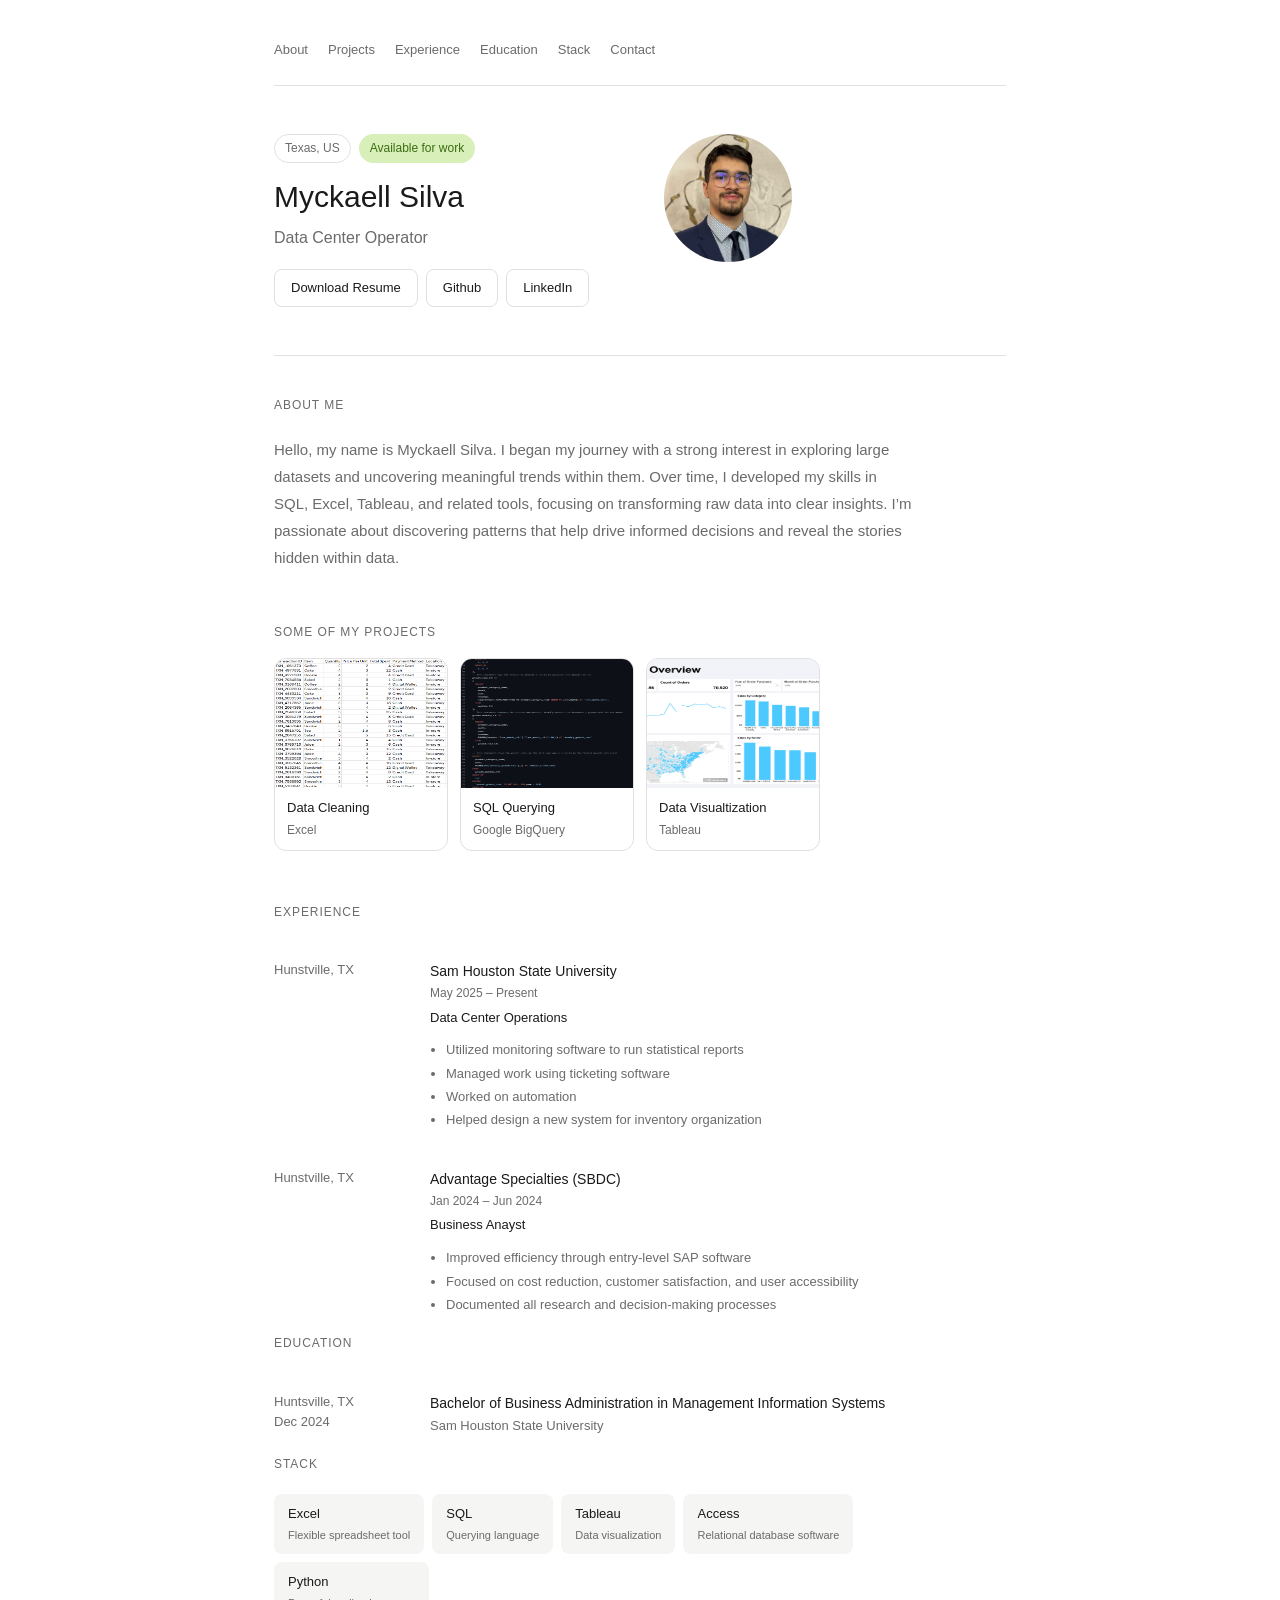
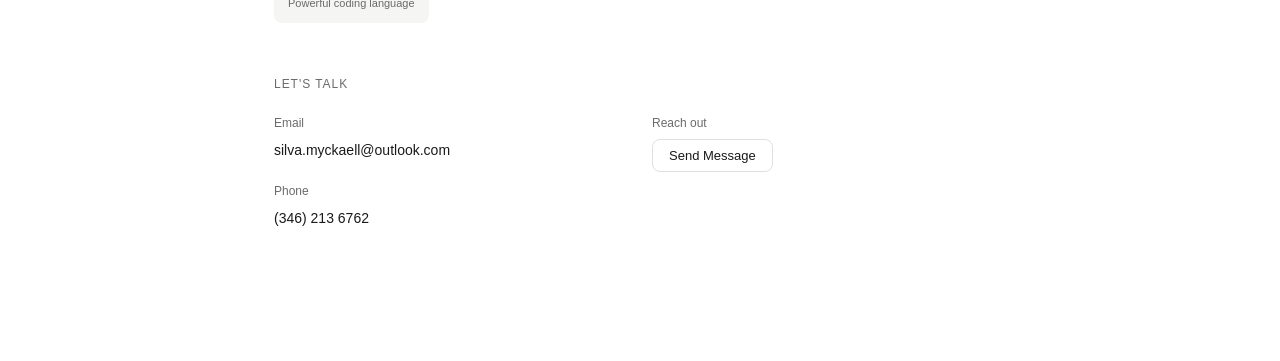
==== index.html @ 7896ad48 "got rid of download attribute" ====
<!DOCTYPE html>
<html lang="en">
<head>
  <meta charset="UTF-8">
  <meta name="viewport" content="width=device-width, initial-scale=1.0">
  <title>Myckaell Silva</title>
  <link rel="stylesheet" href="style.css">
</head>
<body>

<nav>
  <a href="#about">About</a>
  <a href="#work">Projects</a>
  <a href="#experience">Experience</a>
  <a href="#education">Education</a>
  <a href="#stack">Stack</a>
  <a href="#contact">Contact</a>
</nav>

<!-- Hero -->
<div class="hero" id="intro">
  <div>
    <div class="tags">
      <span class="tag">Texas, US</span>
      <span class="tag available">Available for work</span>
    </div>
    <h1>Myckaell Silva</h1>
    <p class="subtitle">Data Center Operator</p>
    <div class="hero-actions">
      <a href="..MyckaellS_Resume.pdf" class="btn" target="_blank" rel="noopener noreferrer">Download Resume</a>
      <a href="https://github.com/MyckaellS" class="btn" target="_blank" rel="noopener noreferrer">Github</a>
      <a href="https://www.linkedin.com/in/myckaell-silva/" class="btn" target="_blank" rel="noopener noreferrer">LinkedIn</a>
    </div>
  </div>
  <div class="avatar"><img src=../images/ProfessionalPhoto.jpg style="width:128px;height:128px" class="avatar" alt="MS"></div>
</div>

<hr>

<!-- About -->
<section id="about">
  <p class="section-label">About me</p>
  <p class="about-text">Hello, my name is Myckaell Silva. I began my journey with a strong interest in exploring large datasets and uncovering meaningful trends within them. Over time, I developed my skills in SQL, Excel, Tableau, and related tools, focusing on transforming raw data into clear insights. I’m passionate about discovering patterns that help drive informed decisions and reveal the stories hidden within data.</p>
</section>

<!-- Work -->
<section id="work">
  <div class="section-header">
    <p class="section-label" style="margin-bottom:0;">Some of my projects</p>
  </div>
  <div class="proj-grid">
    <a href="https://github.com/MyckaellS/Cafe-Sales-Cleanup" class="proj-card" target="_blank" rel="noopener noreferrer">
      <img src=../images/data_clean.png class="proj-thumb" alt="data cleaning">
      <div class="proj-info"><p class="proj-name">Data Cleaning</p><p class="proj-type">Excel</p></div>
    </a>
    <a href="https://github.com/MyckaellS/Olist-Exploratory-Analysis/tree/main" class="proj-card" target="_blank" rel="noopener noreferrer">
      <img src=../images/sql_query.png class="proj-thumb" alt="sql querying">
      <div class="proj-info"><p class="proj-name">SQL Querying</p><p class="proj-type">Google BigQuery</p></div>
    </a>
    <a href="https://github.com/MyckaellS/Sales-Overview-Dashboard" class="proj-card" target="_blank" rel="noopener noreferrer">
      <img src=../images/dashboard.png class="proj-thumb" alt="data visualization">
      <div class="proj-info"><p class="proj-name">Data Visualtization</p><p class="proj-type">Tableau</p></div>
    </a>
  </div>
</section>

<!-- Experience -->
<section id="experience">
  <p class="section-label">Experience</p>

  <div class="exp-item">
    <div class="exp-meta">Hunstville, TX</div>
    <div>
      <p class="exp-company">Sam Houston State University</p>
      <p class="exp-period">May 2025 – Present</p>
      <p class="exp-role">Data Center Operations</p>
      <ul class="exp-bullets">
        <li>Utilized monitoring software to run statistical reports</li>
        <li>Managed work using ticketing software</li>
        <li>Worked on automation</li>
        <li>Helped design a new system for inventory organization</li>
      </ul>
    </div>
  </div>

   <div class="exp-item">
    <div class="exp-meta">Hunstville, TX</div>
    <div>
      <p class="exp-company">Advantage Specialties (SBDC)</p>
      <p class="exp-period">Jan 2024 – Jun 2024</p>
      <p class="exp-role">Business Anayst</p>
      <ul class="exp-bullets">
        <li>Improved efficiency through entry-level SAP software</li>
        <li>Focused on cost reduction, customer satisfaction, and user accessibility</li>
        <li>Documented all research and decision-making processes </li>
      </ul>
    </div>
  </div>

<!-- Education -->
<section id="education">
  <p class="section-label">Education</p>

  <div class="edu-item">
    <div class="edu-meta">Huntsville, TX<br>Dec 2024</div>
    <div>
      <p class="edu-degree">Bachelor of Business Administration in Management Information Systems</p>
      <p class="edu-school">Sam Houston State University</p>
    </div>
  </div>

<!-- Certifications-->
  <!-- <p class="section-label" style="margin-top:28px;">Certifications</p>
  <div class="cert-grid">
    <div class="cert-card">
      <div><p class="cert-title">Certified Web Developer (CWD)</p><p class="cert-issuer">International Web Association, 2021</p></div>
      <a href="https://www.coursera.org/" class="cert-link" target="_blank">View</a>
    </div>
    <div class="cert-card">
      <div><p class="cert-title">UX Design Certification</p><p class="cert-issuer">Nielsen Norman Group, 2018</p></div>
      <a href="https://www.coursera.org/" class="cert-link" target="_blank">View</a>
    </div>
    <div class="cert-card">
      <div><p class="cert-title">Advanced HTML5 and CSS3 Specialist</p><p class="cert-issuer">W3Schools, 2016</p></div>
      <a href="https://www.coursera.org/" class="cert-link" target="_blank">View</a>
    </div>
    <div class="cert-card">
      <div><p class="cert-title">Google Analytics (GAIQ)</p><p class="cert-issuer">Google, 2015</p></div>
      <a href="https://www.coursera.org/" class="cert-link" target="_blank">View</a>
    </div>
  </div>
</section> -->

<!-- Stack -->
<section id="stack">
  <p class="section-label">Stack</p>
  <div class="stack-grid">
    <div class="stack-item">Excel<span>Flexible spreadsheet tool</span></div>
    <div class="stack-item">SQL<span>Querying language</span></div>
    <div class="stack-item">Tableau<span>Data visualization</span></div>
    <div class="stack-item">Access<span>Relational database software</span></div>
    <div class="stack-item">Python<span>Powerful coding language</span></div>
  </div>
</section>

<!-- Awards -->
<!-- <section>
  <p class="section-label">Awards</p>
  <div class="award-item">
    <div><p class="award-name">Site of the day</p><p class="award-org">Awwwards, 2023</p></div>
    <a href="https://www.awwwards.com/" class="cert-link" target="_blank">Visit</a>
  </div>
  <div class="award-item">
    <div><p class="award-name">Site of the month</p><p class="award-org">Awwwards, 2020</p></div>
    <a href="https://www.awwwards.com/" class="cert-link" target="_blank">Visit</a>
  </div>
  <div class="award-item">
    <div><p class="award-name">Website of the day</p><p class="award-org">CSS Design Awards, 2018</p></div>
    <a href="https://www.cssdesignawards.com/" class="cert-link" target="_blank">Visit</a>
  </div>
  <div class="award-item">
    <div><p class="award-name">Site of the day</p><p class="award-org">FWA, 2016</p></div>
    <a href="https://thefwa.com/" class="cert-link" target="_blank">Visit</a>
  </div>
</section> -->

<!-- Recommendations -->
<!-- <section>
  <p class="section-label">Recommendations</p>
  <div class="rec-card">
    <p class="rec-name">Jane Smith</p>
    <p class="rec-role">Chief Marketing Officer at Digital Innovations Agency</p>
    <p class="rec-quote">"Sam's design expertise and innovative approach have been pivotal to our agency's success. His ability to blend creativity with functionality is unmatched, and he consistently delivers projects that exceed client expectations."</p>
  </div>
  <div class="rec-card">
    <p class="rec-name">Michael Brown</p>
    <p class="rec-role">Founder of Creative Solutions Studio</p>
    <p class="rec-quote">"Sam is an exceptional web designer with a keen eye for detail and a deep understanding of user experience. His designs are not only visually stunning but also highly functional."</p>
  </div>
  <div class="rec-card">
    <p class="rec-name">Lisa Turner</p>
    <p class="rec-role">Senior Developer at TechWave LLC</p>
    <p class="rec-quote">"Working with Sam was a pleasure. His collaborative spirit and technical skills made our projects run smoothly and efficiently. Sam's designs always struck the perfect balance between aesthetics and usability."</p>
  </div>
</section> -->

<!-- Blog -->
<!-- <section id="blog">
  <div class="section-header">
    <p class="section-label" style="margin-bottom:0;">Articles & publications</p>
    <a href="#" class="view-all">View all posts →</a>
  </div>
  <div class="blog-grid">
    <a href="#" class="blog-card">
      <div class="blog-thumb"></div>
      <div class="blog-body">
        <p class="blog-source">Web Design Journal · May 15, 2024</p>
        <p class="blog-title">The Future of Web Design: Trends to Watch in 2024</p>
      </div>
    </a>
    <a href="#" class="blog-card">
      <div class="blog-thumb"></div>
      <div class="blog-body">
        <p class="blog-source">Modern Web Magazine · May 11, 2024</p>
        <p class="blog-title">Responsive Design Best Practices</p>
      </div>
    </a>
    <a href="#" class="blog-card">
      <div class="blog-thumb"></div>
      <div class="blog-body">
        <p class="blog-source">Modern Web Magazine · May 10, 2024</p>
        <p class="blog-title">The Art of Minimalist Web Design</p>
      </div>
    </a>
  </div>
</section> -->

<!-- Contact -->
<section id="contact">
  <p class="section-label">Let's talk</p>
  <div class="contact-grid">
    <div>
      <p class="contact-label">Email</p>
      <p class="contact-value">silva.myckaell@outlook.com</p>
      <p class="contact-label">Phone</p>
      <p class="contact-value">(346) 213 6762</p>
    </div>
    <div>
      <p class="contact-label">Reach out</p>
      <button class="btn" onclick="window.location.href='mailto:silva.myckaell@outlook.com'">Send Message</button>
    </div>
  </div>
</section>



</body>
</html>
---- style.css ----
*, *::before, *::after { box-sizing: border-box; margin: 0; padding: 0; }

:root {
  --bg: #ffffff;
  --bg-secondary: #f5f5f3;
  --text: #1a1a1a;
  --text-secondary: #6b6b6b;
  --border: rgba(0,0,0,0.12);
  --border-hover: rgba(0,0,0,0.25);
  --radius-md: 8px;
  --radius-lg: 12px;
}

@media (prefers-color-scheme: dark) {
  :root {
    --bg: #1a1a1a;
    --bg-secondary: #242424;
    --text: #f0f0f0;
    --text-secondary: #999;
    --border: rgba(255,255,255,0.12);
    --border-hover: rgba(255,255,255,0.28);
  }
}

body {
  font-family: -apple-system, BlinkMacSystemFont, 'Segoe UI', Roboto, sans-serif;
  background: var(--bg);
  color: var(--text);
  font-size: 15px;
  line-height: 1.6;
  max-width: 780px;
  margin: 0 auto;
  padding: 40px 24px 60px;
}

/* Nav */
nav {
  display: flex;
  gap: 20px;
  flex-wrap: wrap;
  padding-bottom: 24px;
  border-bottom: 0.5px solid var(--border);
  margin-bottom: 48px;
}
nav a {
  font-size: 13px;
  color: var(--text-secondary);
  text-decoration: none;
}
nav a:hover { color: var(--text); }

/* Hero */
.hero {
  display: grid;
  grid-template-columns: .5fr .4fr ;
  gap: 48px;
  align-items: start;
  margin-bottom: 48px;
}
.avatar {
  width: 128px; height: 128px;
  border-radius: 50%;
  background: var(--bg-secondary);
  display: flex; align-items: center; justify-content: left;
  color: var(--text-secondary);
}
.tags { display: flex; gap: 8px; flex-wrap: wrap; margin-bottom: 10px; }
.tag {
  display: inline-flex; align-items: center;
  font-size: 12px; padding: 4px 10px;
  border-radius: 99px;
  border: 0.5px solid var(--border);
  color: var(--text-secondary);
}
.tag.available { background: #d8efba; color: #3B6D11; border-color: transparent; }
h1 { font-size: 30px; font-weight: 500; margin-bottom: 4px; }
.subtitle { font-size: 16px; color: var(--text-secondary); margin-bottom: 18px; }
.hero-actions { display: flex; gap: 8px; flex-wrap: wrap; }

/* Buttons */
.btn {
  display: inline-block;
  font-size: 13px; padding: 8px 16px;
  border-radius: var(--radius-md);
  border: 0.5px solid var(--border);
  color: var(--text);
  background: transparent;
  cursor: pointer;
  text-decoration: none;
  font-family: inherit;
}
.btn:hover { background: var(--bg-secondary); }

hr { border: none; border-top: 0.5px solid var(--border); margin: 40px 0; }

/* Sections */
section { margin-bottom: 52px; }
.section-label {
  font-size: 12px;
  color: var(--text-secondary);
  text-transform: uppercase;
  letter-spacing: 0.08em;
  margin-bottom: 20px;
}
.section-header { display: flex; justify-content: space-between; align-items: center; margin-bottom: 16px; }
.view-all { font-size: 13px; color: var(--text-secondary); text-decoration: none; }
.view-all:hover { color: var(--text); }

/* About */
.about-text { font-size: 15px; color: var(--text-secondary); line-height: 1.8; max-width: 640px; }

/* Projects */
.proj-grid { display: grid; grid-template-columns: repeat(auto-fill, minmax(160px, 1fr)); gap: 12px; }
.proj-card {
  border-radius: var(--radius-lg);
  border: 0.5px solid var(--border);
  overflow: hidden;
  text-decoration: none; color: inherit; display: block;
  transition: border-color 0.15s;
}
.proj-card:hover { border-color: var(--border-hover); }
.proj-thumb {
  width: 100%; aspect-ratio: 4/3;
  display: flex; align-items: center; justify-content: center;
  font-size: 28px; font-weight: 500; color: var(--text-secondary);
}
.proj-info { padding: 10px 12px; }
.proj-name { font-size: 13px; font-weight: 500; }
.proj-type { font-size: 12px; color: var(--text-secondary); margin-top: 2px; }

/* Experience */
.exp-item {
  padding: 18px 0;
  display: grid; grid-template-columns: 140px 1fr; gap: 16px;
}
.exp-meta { font-size: 13px; color: var(--text-secondary); }
.exp-company { font-size: 14px; font-weight: 500; margin-bottom: 2px; }
.exp-period { font-size: 12px; color: var(--text-secondary); margin-bottom: 4px; }
.exp-role { font-size: 13px; margin-bottom: 10px; }
.exp-bullets { list-style: disc; padding-left: 16px; font-size: 13px; color: var(--text-secondary); line-height: 1.8; }

/* Education */
.edu-item {
  padding: 18px 0;
  display: grid; grid-template-columns: 140px 1fr; gap: 16px;
}
.edu-meta { font-size: 13px; color: var(--text-secondary); }
.edu-degree { font-size: 14px; font-weight: 500; margin-bottom: 2px; }
.edu-school { font-size: 13px; color: var(--text-secondary); }

/* Certifications */
.cert-grid { display: grid; grid-template-columns: 1fr 1fr; gap: 10px; margin-top: 20px; }
.cert-card {
  background: var(--bg);
  border: 0.5px solid var(--border);
  border-radius: var(--radius-md);
  padding: 12px 14px;
  display: flex; justify-content: space-between; align-items: flex-start; gap: 10px;
}
.cert-title { font-size: 13px; font-weight: 500; margin-bottom: 2px; }
.cert-issuer { font-size: 12px; color: var(--text-secondary); }
.cert-link {
  font-size: 12px; color: var(--text-secondary);
  text-decoration: none;
  border: 0.5px solid var(--border);
  padding: 3px 8px;
  border-radius: var(--radius-md);
  white-space: nowrap;
}
.cert-link:hover { background: var(--bg-secondary); }

/* Stack */
.stack-grid { display: flex; flex-wrap: wrap; gap: 8px; }
.stack-item {
  background: var(--bg-secondary);
  border-radius: var(--radius-md);
  padding: 10px 14px;
  font-size: 13px; font-weight: 500;
  display: flex; flex-direction: column; gap: 2px;
  min-width: 110px;
}
.stack-item span { font-size: 11px; color: var(--text-secondary); font-weight: 400; }

/* Awards */
.award-item {
  padding: 14px 0;
  border-bottom: 0.5px solid var(--border);
  display: flex; justify-content: space-between; align-items: center;
}
.award-name { font-size: 13px; font-weight: 500; margin-bottom: 2px; }
.award-org { font-size: 12px; color: var(--text-secondary); }

/* Recommendations */
.rec-card {
  background: var(--bg-secondary);
  border-radius: var(--radius-md);
  padding: 16px 18px;
  margin-bottom: 10px;
}
.rec-name { font-size: 13px; font-weight: 500; margin-bottom: 2px; }
.rec-role { font-size: 12px; color: var(--text-secondary); margin-bottom: 10px; }
.rec-quote { font-size: 13px; color: var(--text-secondary); line-height: 1.8; font-style: italic; }

/* Blog */
.blog-grid { display: grid; grid-template-columns: 1fr 1fr; gap: 12px; }
.blog-card {
  border: 0.5px solid var(--border);
  border-radius: var(--radius-lg);
  overflow: hidden;
  text-decoration: none; color: inherit; display: block;
  transition: border-color 0.15s;
}
.blog-card:hover { border-color: var(--border-hover); }
.blog-thumb {
  width: 100%; aspect-ratio: 16/9;
  background: var(--bg-secondary);
  display: block;
}
.blog-body { padding: 12px 14px; }
.blog-source { font-size: 11px; color: var(--text-secondary); margin-bottom: 4px; }
.blog-title { font-size: 13px; font-weight: 500; line-height: 1.5; }

/* Contact */
.contact-grid { display: grid; grid-template-columns: 1fr 1fr; gap: 24px; }
.contact-label { font-size: 12px; color: var(--text-secondary); margin-bottom: 6px; }
.contact-value { font-size: 14px; margin-bottom: 20px; }
.social-row { display: flex; gap: 8px; flex-wrap: wrap; }

/* Footer */
footer {
  text-align: center;
  font-size: 12px;
  color: var(--text-secondary);
  padding-top: 24px;
  border-top: 0.5px solid var(--border);
  margin-top: 40px;
}

/* Responsive */
@media (max-width: 540px) {
  .hero { grid-template-columns: 1fr; }
  .avatar { width: 64px; height: 64px; font-size: 20px; }
  .exp-item, .edu-item { grid-template-columns: 1fr; }
  .cert-grid, .blog-grid, .contact-grid { grid-template-columns: 1fr; }
}
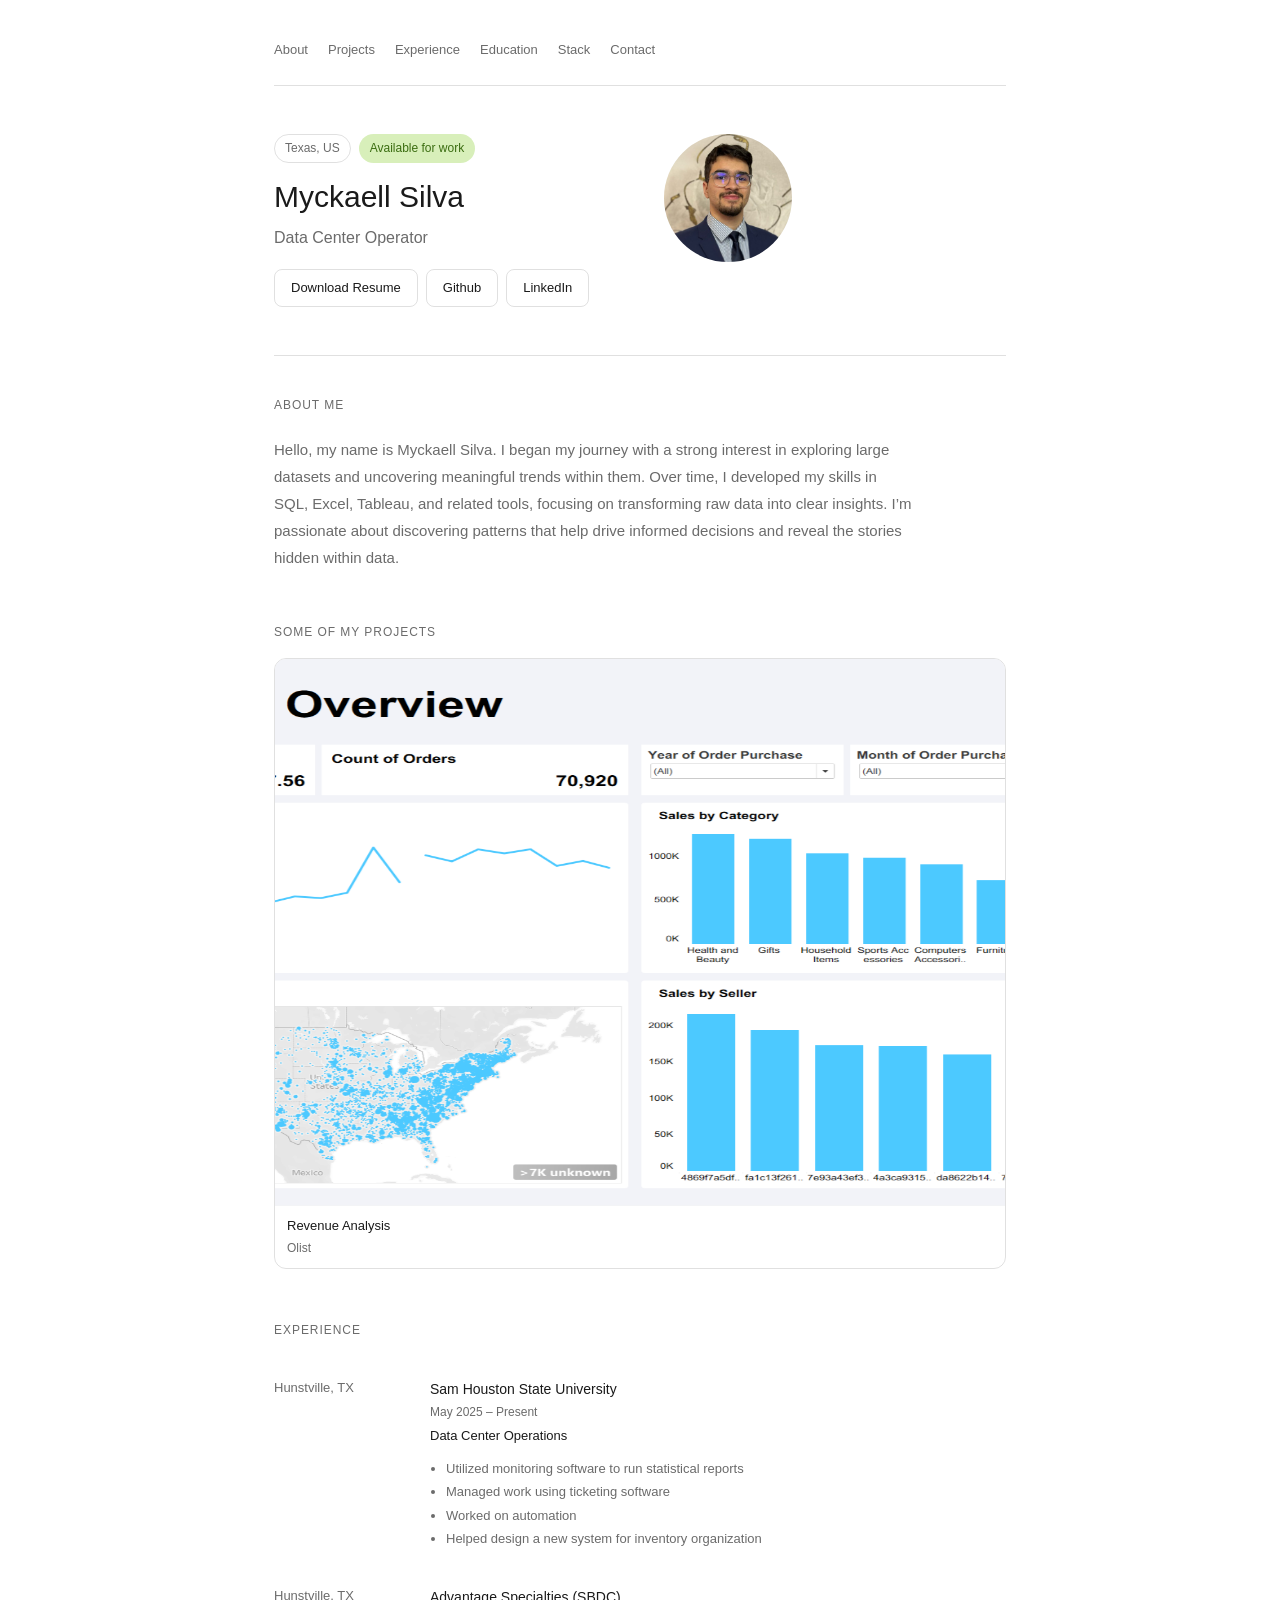
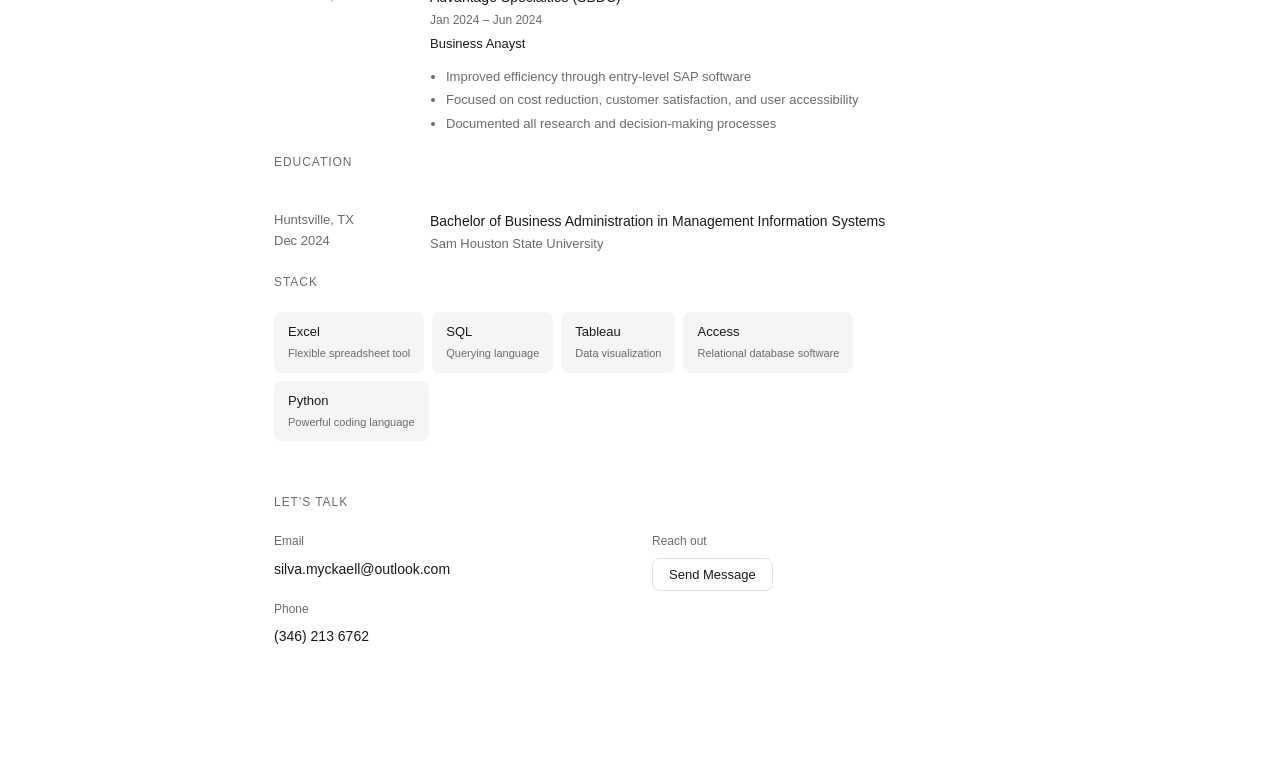
==== commit dc0f568c: "Update index.html" ====
--- a/index.html
+++ b/index.html
@@ -27,7 +27,7 @@
     <h1>Myckaell Silva</h1>
     <p class="subtitle">Data Center Operator</p>
     <div class="hero-actions">
-      <a href="..MyckaellS_Resume.pdf" class="btn" target="_blank" rel="noopener noreferrer">Download Resume</a>
+      <a href="../images/MyckaellS_Resume.pdf" class="btn" target="_blank" rel="noopener noreferrer">Download Resume</a>
       <a href="https://github.com/MyckaellS" class="btn" target="_blank" rel="noopener noreferrer">Github</a>
       <a href="https://www.linkedin.com/in/myckaell-silva/" class="btn" target="_blank" rel="noopener noreferrer">LinkedIn</a>
     </div>
@@ -48,18 +48,9 @@
   <div class="section-header">
     <p class="section-label" style="margin-bottom:0;">Some of my projects</p>
   </div>
-  <div class="proj-grid">
-    <a href="https://github.com/MyckaellS/Cafe-Sales-Cleanup" class="proj-card" target="_blank" rel="noopener noreferrer">
-      <img src=../images/data_clean.png class="proj-thumb" alt="data cleaning">
-      <div class="proj-info"><p class="proj-name">Data Cleaning</p><p class="proj-type">Excel</p></div>
-    </a>
-    <a href="https://github.com/MyckaellS/Olist-Exploratory-Analysis/tree/main" class="proj-card" target="_blank" rel="noopener noreferrer">
-      <img src=../images/sql_query.png class="proj-thumb" alt="sql querying">
-      <div class="proj-info"><p class="proj-name">SQL Querying</p><p class="proj-type">Google BigQuery</p></div>
-    </a>
-    <a href="https://github.com/MyckaellS/Sales-Overview-Dashboard" class="proj-card" target="_blank" rel="noopener noreferrer">
+    <a href="https://github.com/MyckaellS/Portfolio/blob/main/Olist/README.md" class="proj-card" target="_blank" rel="noopener noreferrer">
       <img src=../images/dashboard.png class="proj-thumb" alt="data visualization">
-      <div class="proj-info"><p class="proj-name">Data Visualtization</p><p class="proj-type">Tableau</p></div>
+      <div class="proj-info"><p class="proj-name">Revenue Analysis</p><p class="proj-type">Olist</p></div>
     </a>
   </div>
 </section>
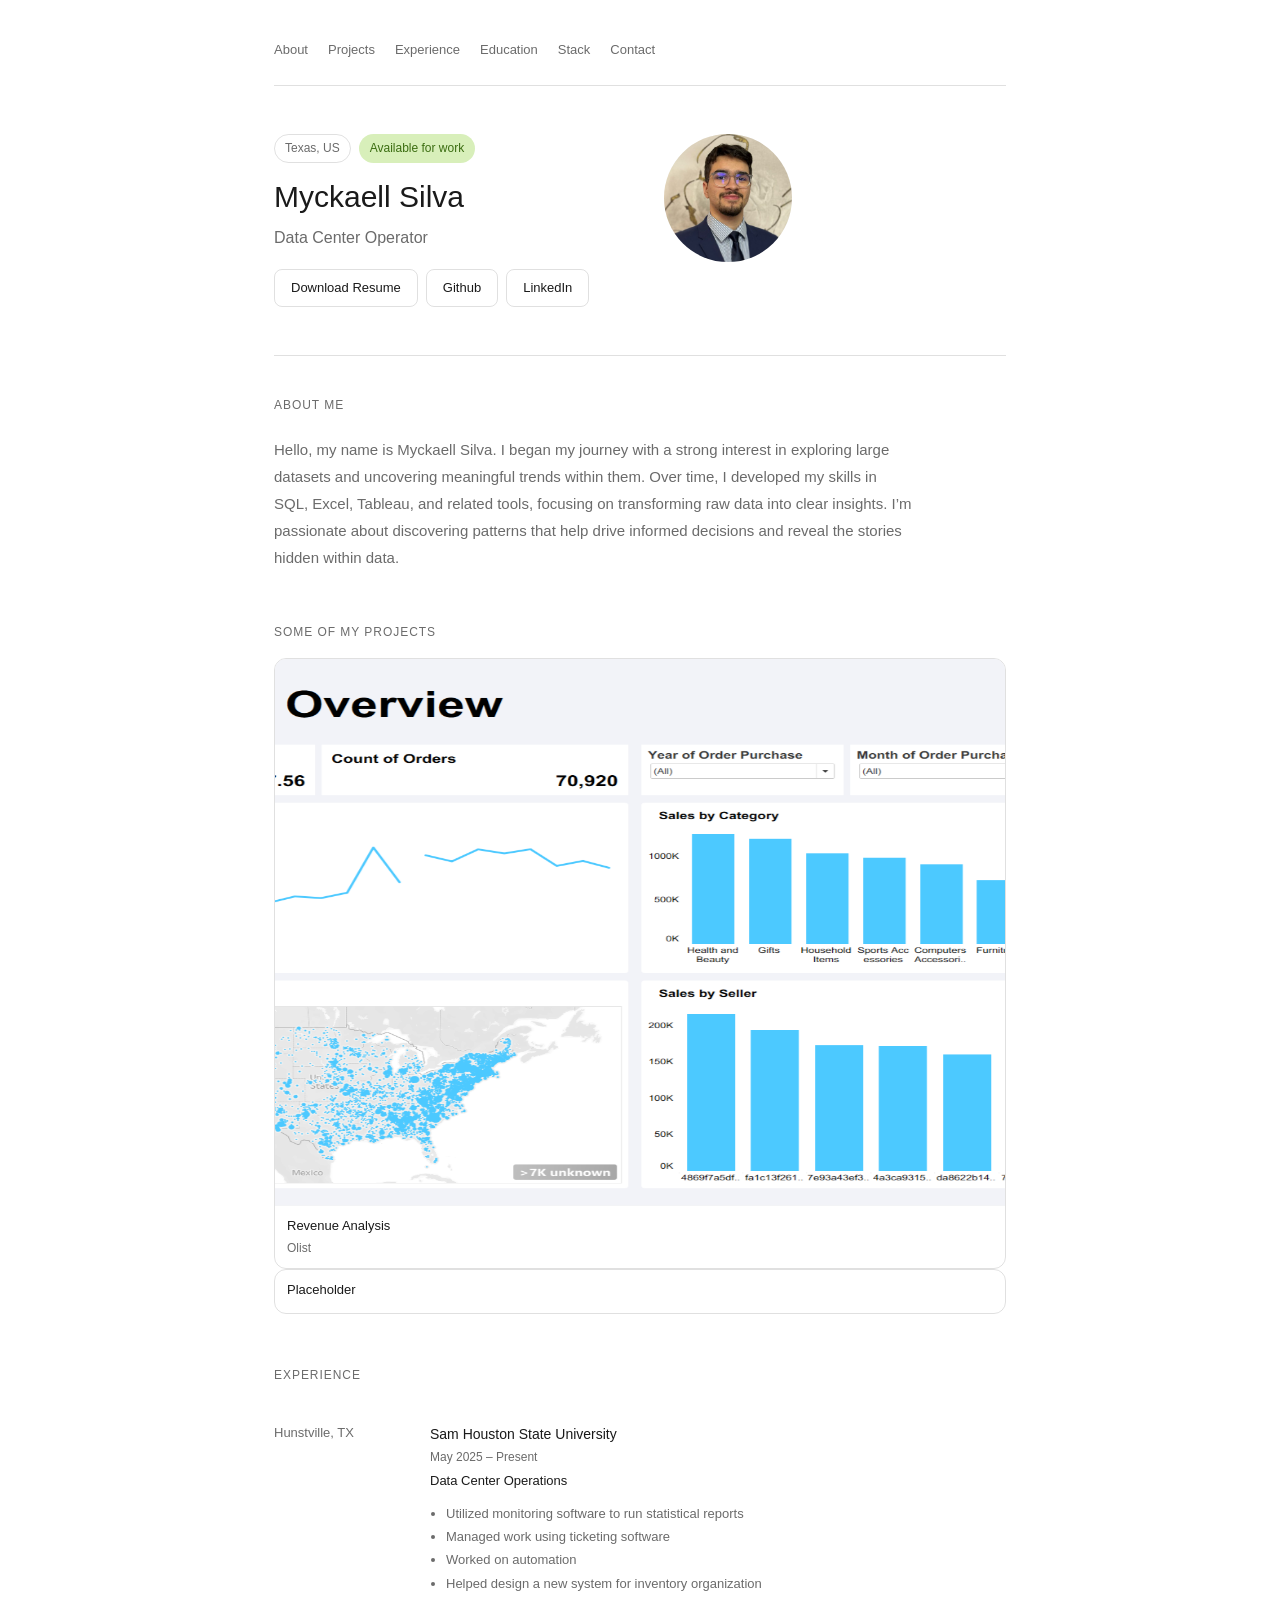
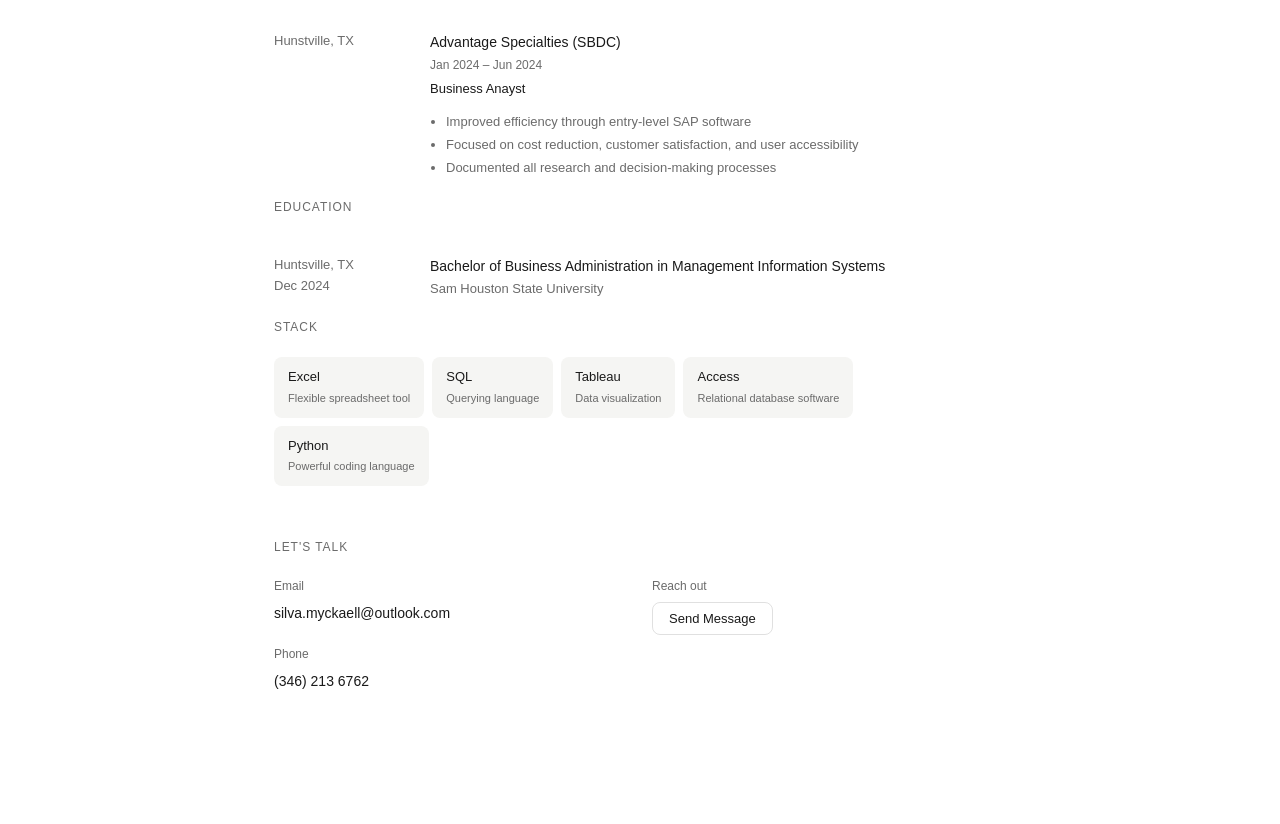
==== commit 72e26f90: "Update index.html" ====
--- a/index.html
+++ b/index.html
@@ -52,6 +52,9 @@
       <img src=../images/dashboard.png class="proj-thumb" alt="data visualization">
       <div class="proj-info"><p class="proj-name">Revenue Analysis</p><p class="proj-type">Olist</p></div>
     </a>
+   <a class="proj-card" target="_blank" rel="noopener noreferrer">
+      <div class="proj-info"><p class="proj-name">Placeholder</p><p class="proj-type"></p></div>
+    </a>
   </div>
 </section>
 
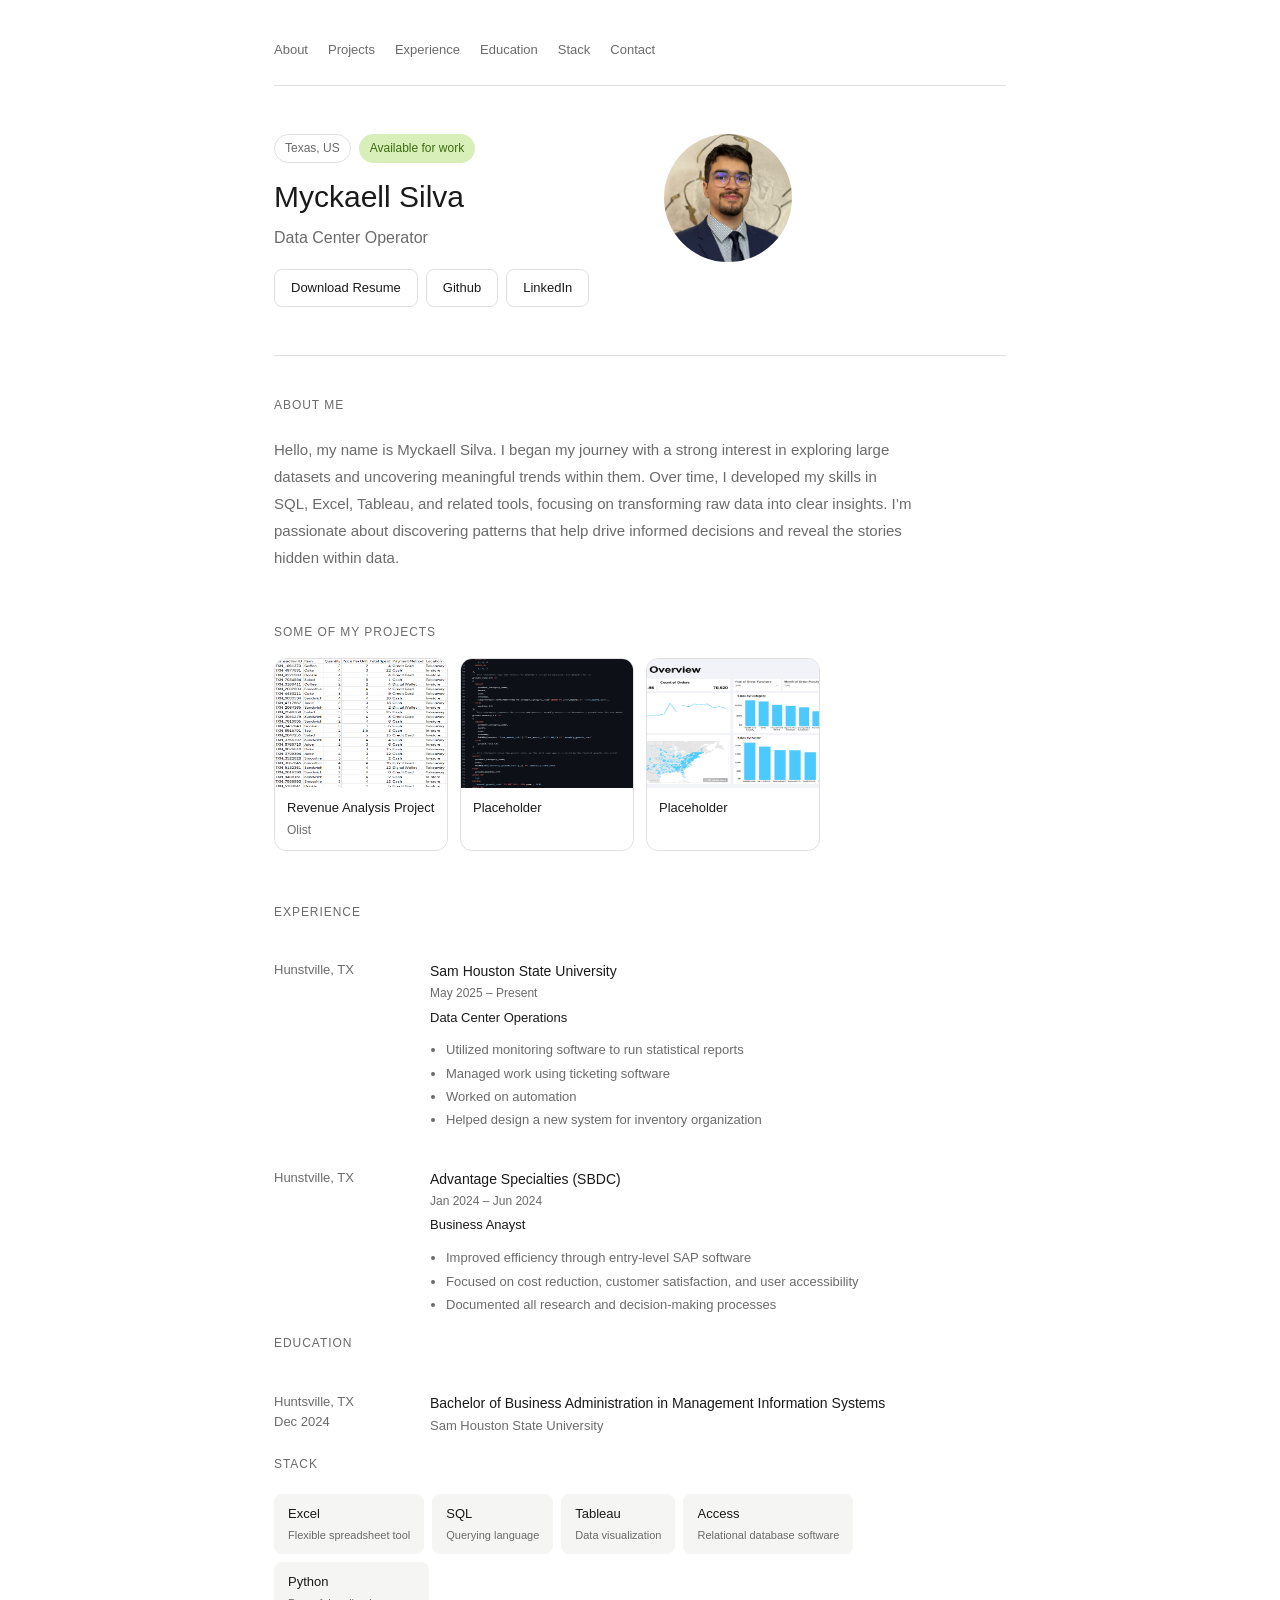
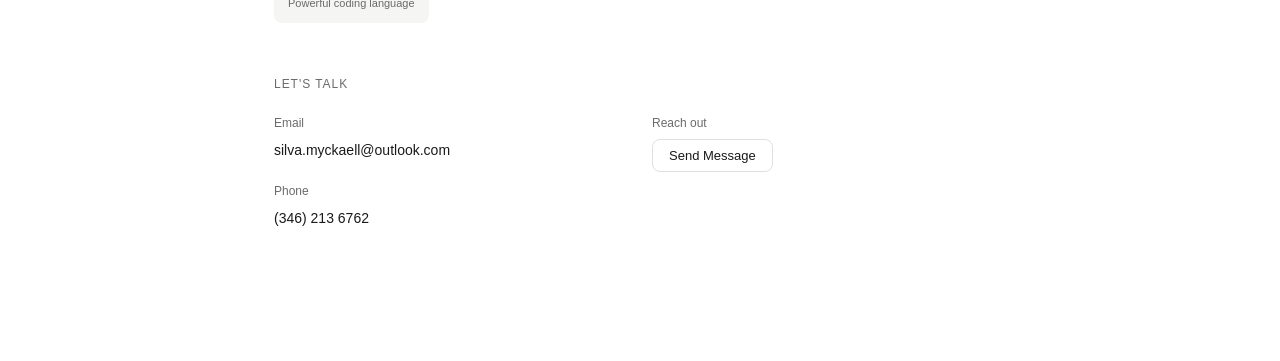
==== commit 050d9b2f: "Update index.html" ====
--- a/index.html
+++ b/index.html
@@ -48,11 +48,17 @@
   <div class="section-header">
     <p class="section-label" style="margin-bottom:0;">Some of my projects</p>
   </div>
+  <div class="proj-grid">
     <a href="https://github.com/MyckaellS/Portfolio/blob/main/Olist/README.md" class="proj-card" target="_blank" rel="noopener noreferrer">
+      <img src=../images/data_clean.png class="proj-thumb" alt="Revenue Analysis Project">
+      <div class="proj-info"><p class="proj-name">Revenue Analysis Project</p><p class="proj-type">Olist</p></div>
+    </a>
+    <a class="proj-card" target="_blank" rel="noopener noreferrer">
+      <img src=../images/sql_query.png class="proj-thumb" alt="sql querying">
+      <div class="proj-info"><p class="proj-name">Placeholder</p><p class="proj-type"></p></div>
+    </a>
+    <a class="proj-card" target="_blank" rel="noopener noreferrer">
       <img src=../images/dashboard.png class="proj-thumb" alt="data visualization">
-      <div class="proj-info"><p class="proj-name">Revenue Analysis</p><p class="proj-type">Olist</p></div>
-    </a>
-   <a class="proj-card" target="_blank" rel="noopener noreferrer">
       <div class="proj-info"><p class="proj-name">Placeholder</p><p class="proj-type"></p></div>
     </a>
   </div>
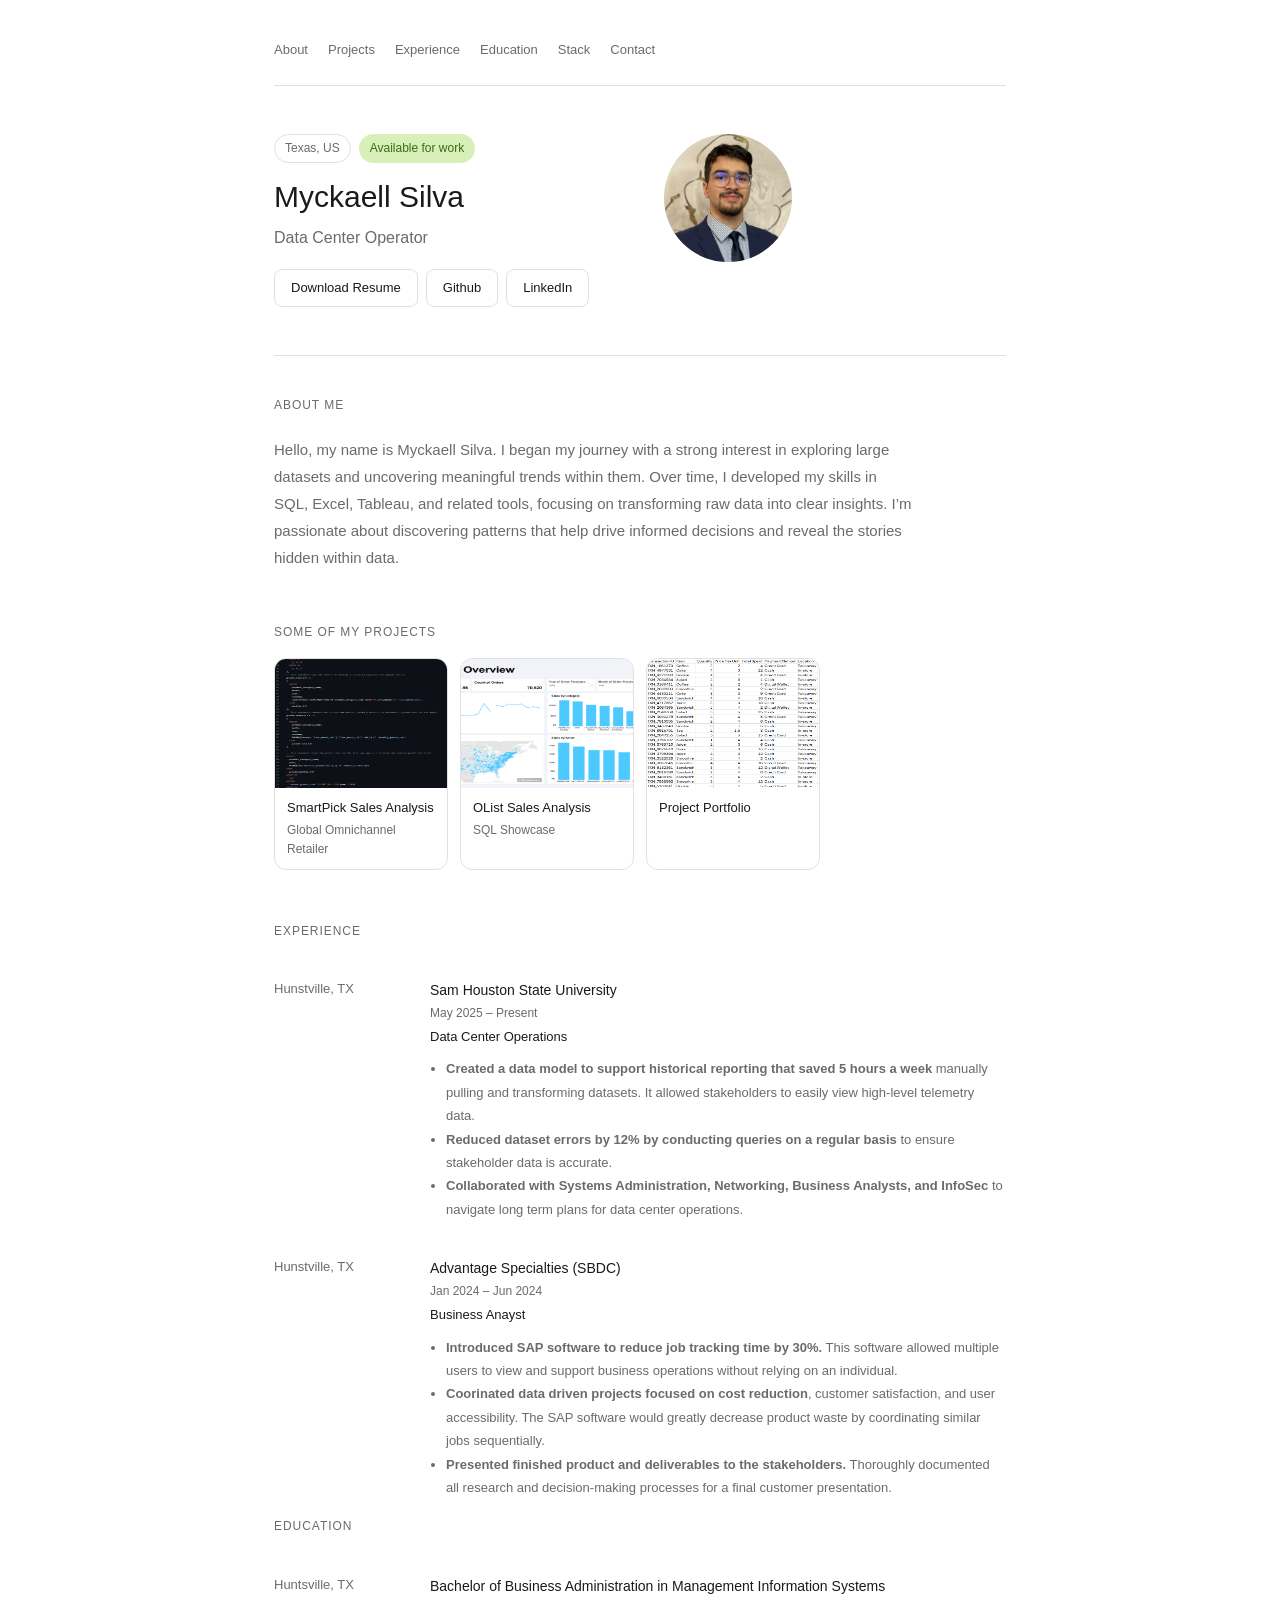
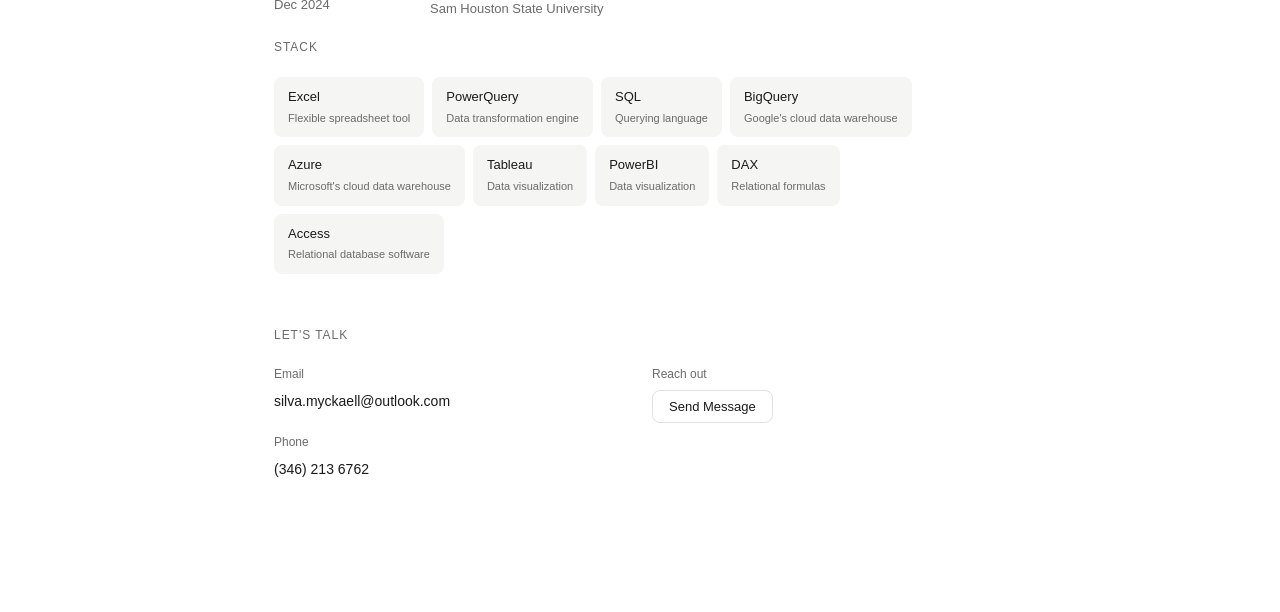
==== commit 2d3cd64a: "Add files via upload" ====
--- a/index.html
+++ b/index.html
@@ -27,7 +27,7 @@
     <h1>Myckaell Silva</h1>
     <p class="subtitle">Data Center Operator</p>
     <div class="hero-actions">
-      <a href="../images/MyckaellS_Resume.pdf" class="btn" target="_blank" rel="noopener noreferrer">Download Resume</a>
+      <a href="..Resume.pdf" class="btn" download="MyckaellS_Resume">Download Resume</a>
       <a href="https://github.com/MyckaellS" class="btn" target="_blank" rel="noopener noreferrer">Github</a>
       <a href="https://www.linkedin.com/in/myckaell-silva/" class="btn" target="_blank" rel="noopener noreferrer">LinkedIn</a>
     </div>
@@ -49,17 +49,17 @@
     <p class="section-label" style="margin-bottom:0;">Some of my projects</p>
   </div>
   <div class="proj-grid">
-    <a href="https://github.com/MyckaellS/Portfolio/blob/main/Olist/README.md" class="proj-card" target="_blank" rel="noopener noreferrer">
-      <img src=../images/data_clean.png class="proj-thumb" alt="Revenue Analysis Project">
-      <div class="proj-info"><p class="proj-name">Revenue Analysis Project</p><p class="proj-type">Olist</p></div>
-    </a>
-    <a class="proj-card" target="_blank" rel="noopener noreferrer">
-      <img src=../images/sql_query.png class="proj-thumb" alt="sql querying">
-      <div class="proj-info"><p class="proj-name">Placeholder</p><p class="proj-type"></p></div>
-    </a>
-    <a class="proj-card" target="_blank" rel="noopener noreferrer">
-      <img src=../images/dashboard.png class="proj-thumb" alt="data visualization">
-      <div class="proj-info"><p class="proj-name">Placeholder</p><p class="proj-type"></p></div>
+    <a href="https://github.com/MyckaellS/Portfolio/tree/main/SmartPick" class="proj-card" target="_blank" rel="noopener noreferrer">
+      <img src=../images/sql_query.png class="proj-thumb" alt="SmartPick Sales Analysis">
+      <div class="proj-info"><p class="proj-name">SmartPick Sales Analysis</p><p class="proj-type">Global Omnichannel Retailer</p></div>
+    </a>
+    <a href="https://github.com/MyckaellS/Portfolio/tree/main/Olist" class="proj-card" target="_blank" rel="noopener noreferrer">
+      <img src= ../images/dashboard.png class="proj-thumb" alt="OList Sales Analysis">
+      <div class="proj-info"><p class="proj-name">OList Sales Analysis</p><p class="proj-type">SQL Showcase</p></div>
+    </a>
+    <a href="https://github.com/MyckaellS/Portfolio" class="proj-card" target="_blank" rel="noopener noreferrer">
+      <img src=../images/data_clean.png class="proj-thumb" alt="Project Portfolio">
+      <div class="proj-info"><p class="proj-name">Project Portfolio</p></div>
     </a>
   </div>
 </section>
@@ -75,10 +75,9 @@
       <p class="exp-period">May 2025 – Present</p>
       <p class="exp-role">Data Center Operations</p>
       <ul class="exp-bullets">
-        <li>Utilized monitoring software to run statistical reports</li>
-        <li>Managed work using ticketing software</li>
-        <li>Worked on automation</li>
-        <li>Helped design a new system for inventory organization</li>
+        <li><b>Created a data model to support historical reporting that saved 5 hours a week</b> manually pulling and transforming datasets. It allowed stakeholders to easily view high-level telemetry data.</li>
+        <li><b>Reduced dataset errors by 12% by conducting queries on a regular basis </b>to ensure stakeholder data is accurate.</li>
+        <li><b>Collaborated with Systems Administration, Networking, Business Analysts, and InfoSec</b> to navigate long term plans for data center operations.</li>
       </ul>
     </div>
   </div>
@@ -90,9 +89,9 @@
       <p class="exp-period">Jan 2024 – Jun 2024</p>
       <p class="exp-role">Business Anayst</p>
       <ul class="exp-bullets">
-        <li>Improved efficiency through entry-level SAP software</li>
-        <li>Focused on cost reduction, customer satisfaction, and user accessibility</li>
-        <li>Documented all research and decision-making processes </li>
+        <li><b>Introduced SAP software to reduce job tracking time by 30%.</b> This software allowed multiple users to view and support business operations without relying on an individual.</li>
+        <li><b>Coorinated data driven projects focused on cost reduction</b>, customer satisfaction, and user accessibility. The SAP software would greatly decrease product waste by coordinating similar jobs sequentially.</li>
+        <li><b>Presented finished product and deliverables to the stakeholders.</b> Thoroughly documented all research and decision-making processes for a final customer presentation. </li>
       </ul>
     </div>
   </div>
@@ -136,10 +135,14 @@
   <p class="section-label">Stack</p>
   <div class="stack-grid">
     <div class="stack-item">Excel<span>Flexible spreadsheet tool</span></div>
+    <div class="stack-item">PowerQuery<span>Data transformation engine</span></div>
     <div class="stack-item">SQL<span>Querying language</span></div>
+    <div class="stack-item">BigQuery<span>Google's cloud data warehouse</span></div>
+    <div class="stack-item">Azure<span>Microsoft's cloud data warehouse</span></div>
     <div class="stack-item">Tableau<span>Data visualization</span></div>
+    <div class="stack-item">PowerBI<span>Data visualization</span></div>
+    <div class="stack-item">DAX<span>Relational formulas</span></div>
     <div class="stack-item">Access<span>Relational database software</span></div>
-    <div class="stack-item">Python<span>Powerful coding language</span></div>
   </div>
 </section>
 
